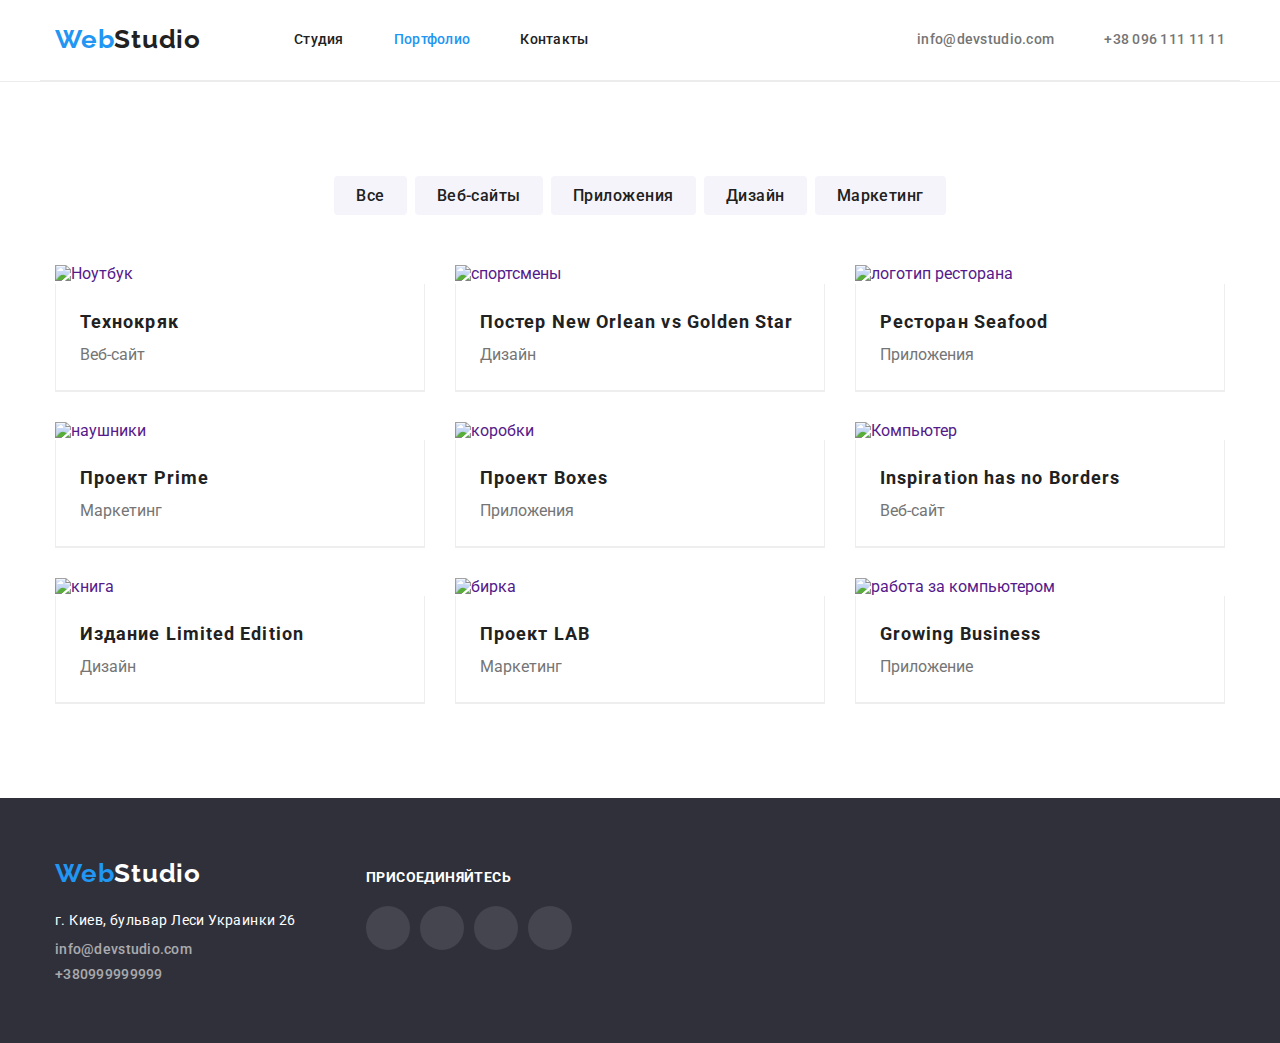
==== portfolio.html @ 6dfb6df6 "phone fixed" ====
<!DOCTYPE html>
<html lang="ru">
  <head>
    <meta charset="UTF-8" />
    <meta http-equiv="X-UA-Compatible" content="IE=edge" />
    <meta name="viewport" content="width=device-width, initial-scale=1.0" />
    <link rel="preconnect" href="https://fonts.googleapis.com" />
    <link rel="preconnect" href="https://fonts.gstatic.com" crossorigin />
    <link
      href="https://fonts.googleapis.com/css2?family=Raleway:wght@700&family=Roboto:wght@400;500;700;900&display=swap"
      rel="stylesheet"
    />
     <link
      rel="stylesheet"
      href="https://cdnjs.cloudflare.com/ajax/libs/modern-normalize/1.0.0/modern-normalize.min.css"
    />
    <link rel="stylesheet" href="./css/styles.css" />
    <title class="title-logo">Web Studio</title>
  </head>
  <body class="page">
    <!-- Шапка -->
    <header class="header">
      <div class="container header">
        <a class="logo" href="./index.html" class="href" lang="en"
          >Web<span class="logo-black">Studio</span></a
        >
        <nav class="nav">
          <ul class="site-nav list">
            <li class="item">
              <a class="link" href="./index.html">Студия</a>
            </li>
            <li class="item">
              <a class="link current" href="./portfolio.html">Портфолио</a>
            </li>
            <li class="item">
              <a class="link contacts" href="./contacts.html">Контакты</a>
            </li>
          </ul>
        </nav>
        <ul class="list hdr-contacts">
          <li class="space">
            <a class="mail" href="mailto:info@devstudio.com" lang="en"
              ><svg class="svg-mail" width="16" height="12">
              <use href="./images/icons.svg#mail"></use>
            </svg>
            info@devstudio.com</a>
          </li>
          <li class="space">
            <a class="tel" href="tel:+38 096 111 11 11">
              <svg class="svg-tel" width="10" height="16">
              <use href="./images/icons.svg#tel"></use>
            </svg>+38 096 111 11 11</a>
          </li>
        </ul>
      </div>
    </header>

    <!-- Мэйн -->
    <main>
    <section class="section">
      <div class="container portfolio">
        <h1 class="visually-hidden">web-studio portfolio</h1>

        <ul class="btnlist list">
          <li class="btnitem">
            <button class="button-portfolio" type="button">Все</button>
          </li>
          <li class="btnitem">
            <button class="button-portfolio" type="button">Веб-сайты</button>
          </li>
          <li class="btnitem">
            <button class="button-portfolio" type="button">Приложения</button>
          </li>
          <li class="btnitem">
            <button class="button-portfolio" type="button">Дизайн</button>
          </li>
          <li class="btnitem">
            <button class="button-portfolio" type="button">Маркетинг</button>
          </li>
        </ul>

        <ul class="works-list list">
          <li class="works-item">
            <a class="works-link" href="">
            <img src="./images/img.jpg" width="370" alt="Ноутбук" />
            <div class="works-caption">
            <h2 class="gallery-captions">Технокряк</h2>
            <p class="gallery-descr">Веб-сайт</p>
            </div>
            </a>
          </li>
          <li class="works-item">
            <a class="works-link" href="">
            <img src="./images/img-2.jpg" width="370" alt="спортсмены" />
            <div class="works-caption">
            <h2 class="gallery-captions">Постер New Orlean vs Golden Star</h2>
            <p class="gallery-descr">Дизайн</p>
            </div>
            </a>
          </li>
          <li class="works-item">
            <a class="works-link" href="">
            <img src="./images/img-3.jpg" width="370" alt="логотип ресторана" />
            <div class="works-caption">
            <h2 class="gallery-captions">Ресторан Seafood</h2>
            <p class="gallery-descr">Приложения</p>
            </div>
            </a>
          </li>
          <li class="works-item">
            <a class="works-link" href="">
            <img src="./images/img-4.jpg" width="370" alt="наушники" />
            <div class="works-caption">
            <h2 class="gallery-captions">Проект Prime</h2>
            <p class="gallery-descr">Маркетинг</p>
            </div>
            </a>
          </li>
          <li class="works-item">
            <a class="works-link" href="">
            <img src="./images/img-5.jpg" width="370" alt="коробки" />
            <div class="works-caption">
            <h2 class="gallery-captions">Проект Boxes</h2>
            <p class="gallery-descr">Приложения</p>
            </div>
            </a>
          </li>
          <li class="works-item">
            <a class="works-link" href="">
            <img src="./images/img-6.jpg" width="370" alt="Компьютер" />
            <div class="works-caption">
            <h2 class="gallery-captions">Inspiration has no Borders</h2>
            <p class="gallery-descr">Веб-сайт</p>
            </div>
            </a>
          </li>
          <li class="works-item">
            <a class="works-link" href="">
            <img src="./images/img-7.jpg" width="370" alt="книга" />
            <div class="works-caption">
            <h2 class="gallery-captions">Издание Limited Edition</h2>
            <p class="gallery-descr">Дизайн</p>
            </div>
            </a>
          </li>
          <li class="works-item">
            <a class="works-link" href="">
            <img src="./images/img-8.jpg" width="370" alt="бирка" />
            <div class="works-caption">
            <h2 class="gallery-captions">Проект LAB</h2>
            <p class="gallery-descr">Маркетинг</p>
            </div>
            </a>
          </li>
          <li class="works-item">
            <a class="works-link" href="">
            <img
              src="./images/img-9.jpg"
              width="370"
              alt="работа за компьютером"
            />
  
            <div class="works-caption">
            <h2 class="gallery-captions">Growing Business</h2>
            <p class="gallery-descr">Приложение
              </div>
            </p>
          </a></li>
        </ul>
      </div>
    </section>
    </main>

    <!-- Подвал -->
   <footer class="footer">
      <div class="container ftr">
        <div class="ftr-box">
          <a href="./index.html" class="logo ftr" lang="en"
            >Web<span class="logo-white">Studio</span></a
          >
          <address class="address">
            <p class="place">г. Киев, бульвар Леси Украинки 26</p>
            <a class="mail down" href="mailto:info@devstudio.com"
              >info@devstudio.com</a
            >
            <a class="tel down" href="tel:+380999999999">+380999999999</a>
          </address>
        </div>
        <div class="pack">
          <p class="ftr-txt">присоединяйтесь</p>
          <ul class="ftr-box-two">
            <li class="ftr-icon-item">
              <a class="ftr-icons" href="">
                <svg
                  class="ftr-icon"
                  width="20"
                  height="20"
                  aria-label="social icon"
                >
                  <use href="./images/icons.svg#igblack"></use>
                </svg>
              </a>
            </li>
            <li class="ftr-icon-item">
              <a class="ftr-icons" href="">
                <svg
                  class="ftr-icon"
                  width="20"
                  height="20"
                  aria-label="social icon"
                >
                  <use href="./images/icons.svg#twitterblack"></use>
                </svg>
              </a>
            </li>
            <li class="ftr-icon-item">
              <a class="ftr-icons" href="">
                <svg
                  class="ftr-icon"
                  width="20"
                  height="20"
                  aria-label="social icon"
                >
                  <use href="./images/icons.svg#facebookblack"></use>
                </svg>
              </a>
            </li>
            <li class="ftr-icon-item">
              <a class="ftr-icons" href="">
                <svg
                  class="ftr-icon"
                  width="20"
                  height="20"
                  aria-label="social icon"
                >
                  <use href="./images/icons.svg#linkedinblack"></use>
                </svg>
              </a>
            </li>
          </ul>
        </div>
      </div>
    </footer>
  </body>
</html>
---- css/styles.css ----
/* 
header-color = #FFFFFF
bg-color-section-one = #E5E5E5
bg-color-section-two = #F5F4FA
hero-ftr-color = #2F303A
accent-color = #2196F3
title-color = #212121
text-color = #757575
*/
:root {
  --header-color: #ffffff;
  --bg-color-section-two: #f5f4fa;
  --hero-ftr-color: #2f303a;
  --accent-color: #2196f3;
  --title-color: #212121;
  --text-color: #757575;
  --black: #000000;
}
body {
  margin: 0px;
  color: #757575;
  background-color: var(--header-color);
  font-style: normal;
  text-decoration: none;
  font-family: Roboto, sans-serif;
  font-weight: 400;
}
h1,
h2,
h3,
h4,
h5,
h6,
ul,
p {
  margin: 0px;
}
li {
  margin: 0;
  list-style: none;
}
img {
  display: block;
}

.page {
  background-color: var(--bg-color-section-one);
}

.list {
  margin: 0px;
  list-style: none;
}

.visually-hidden {
  position: absolute;
  width: 1px;
  height: 1px;
  margin: -1px;
  border: 0;
  padding: 0;

  white-space: nowrap;
  clip-path: inset(100%);
  clip: rect(0 0 0 0);
  overflow: hidden;
}

.container {
  width: 1200px;
  margin-left: auto;
  margin-right: auto;
  padding-left: 15px;
  padding-right: 15px;
}

.container.header {
  display: flex;
  align-items: center;
  background-color: #ffffff;
}

.container.ftr {
  display: flex;
  align-items: baseline;
}

/* header */
.header {
  background-color: #ffffff;
  border-bottom: 1px solid #ececec;
}

.logo {
  display: inline-block;
  margin-right: 93px;
  font-family: Raleway, sans-serif;
  font-weight: 700;
  font-size: 26px;
  line-height: 1.2;
  letter-spacing: 0.03em;
  color: var(--accent-color);
  text-decoration: none;
}
.logo-black {
  color: var(--title-color);
}
/* site nav */

.site-nav {
  display: flex;
  padding-left: 0px;
}
.site-nav > .item {
  margin-right: 50px;
}

.site-nav > .item:last-child {
  margin-right: 0px;
}

.site-nav .link {
  padding-bottom: 32px;
  padding-top: 32px;
  text-decoration: none;
  font-weight: 500;
  font-size: 14px;
  line-height: 1.14;
  letter-spacing: 0.02em;
  color: var(--title-color);
  transition-property: color;
  transition-duration: 250ms;
  transition-timing-function: cubic-bezier(0.4, 0, 0.2, 1);
}
.site-nav .link:hover,
.site-nav .link:focus {
  color: var(--accent-color);
}

.hdr-contacts {
  display: flex;
  padding-left: 0px;
  margin-left: auto;
  align-items: center;
}

.link.contacts {
  margin-right: 0;
}

.link.current {
  color: var(--accent-color);
}

.mail,
.tel {
  display: flex;
  align-items: center;
  padding-top: 32px;
  padding-bottom: 32px;
  margin-right: 30px;
  color: var(--text-color);
  font-weight: 500;
  font-style: normal;
  text-decoration: none;
  font-size: 14px;
  line-height: 1.14;
  letter-spacing: 0.02em;

  transition-property: color;
  transition-duration: 250ms;
  transition-timing-function: cubic-bezier(0.4, 0, 0.2, 1);
}

.tel {
  margin-right: 0;
}

.mail:hover,
.tel:hover,
.mail:focus,
.tel:focus {
  color: var(--accent-color);
}

.svg-mail,
.svg-tel {
  margin-right: 10px;
  fill: var(--text-color);

  transition-property: fill;
  transition-duration: 250ms;
  transition-timing-function: cubic-bezier(0.4, 0, 0.2, 1);
}

.mail:hover .svg-mail,
.tel:hover .svg-tel,
.mail:focus .svg-mail,
.tel:focus .svg-tel {
  fill: var(--accent-color);
}

/* hero */
.hero {
  padding: 200px 0;
  text-align: center;
  background-color: var(--hero-ftr-color);
  background-repeat: no-repeat;
  background-position: 50% 50%;
  max-width: 1600px;
  margin-left: auto;
  margin-right: auto;
  background-image: linear-gradient(
      to right,
      rgba(47, 48, 58, 0.4),
      rgba(47, 48, 58, 0.4)
    ),
    url(../images/bg.jpg);
}
.hero-title {
  width: 696px;
  margin-left: auto;
  margin-right: auto;
  margin-bottom: 30px;

  color: var(--header-color);
  font-family: Roboto, sans-serif;
  font-weight: 900;
  text-align: center;
  font-size: 44px;
  line-height: 1.36;
  letter-spacing: 0.06em;
  text-transform: uppercase;
}

.button {
  padding: 10px 32px 10px 32px;
  border: 0px;
  margin-left: auto;
  margin-right: auto;
  cursor: pointer;
  background-color: var(--accent-color);
  color: var(--header-color);
  font-size: 16px;
  line-height: 1.87;
  display: flex;
  align-items: center;
  text-align: center;
  letter-spacing: 0.06em;
  box-shadow: 0px 4px 4px rgba(0, 0, 0, 0.15);
  border-radius: 4px;
}

/* section */

.section {
  padding-top: 94px;
  padding-bottom: 94px;
}

.feature {
  padding-bottom: 0;
}
.feature-list {
  display: flex;
  padding-left: 0px;
}

.feature-items {
  margin-right: 30px;
  width: 270px;
}

.feature-items:last-child {
  margin-right: 0px;
}

.feature-title {
  margin-bottom: 10px;
  text-decoration: none;
  color: var(--title-color);
  font-weight: 700;
  font-size: 14px;
  line-height: 1.14;
  letter-spacing: 0.03em;
  text-transform: uppercase;
}

.box {
  display: flex;
  justify-content: center;
  align-items: center;
  width: 270px;
  height: 120px;
  border-radius: 4px;
  margin-right: 30px;
  margin-bottom: 30px;
  background-color: #f5f4fa;
}
.box:last-child {
  margin-right: 0;
}

.item {
  display: flex;
  margin-left: auto;
  margin-right: auto;
  padding-left: 0px;
}

.items {
  margin-right: 30px;
}
.items:last-child {
  margin-right: 0px;
}

.section-title {
  margin-bottom: 50px;
  color: var(--title-color);
  font-weight: 700;
  font-size: 36px;
  line-height: 1.17;
  text-align: center;
  letter-spacing: 0.03em;
}

.secondary-text {
  font-size: 14px;
  line-height: 1.71;
  letter-spacing: 0.03em;
  color: var(--text-color);
}

.secondary-text.change-font {
  font-size: 16px;
}

.section.team {
  background-color: #f5f4fa;
  padding-top: 94px;
  padding-bottom: 94px;
}

.team-txt {
  padding-top: 30px;
  padding-bottom: 30px;
  background-color: #ffffff;
}

.section-title.team {
  margin-bottom: 10px;
  font-weight: 500;
  font-size: 16px;
  line-height: 1.19;
  text-align: center;
  letter-spacing: 0.03em;
  color: #212121;
}

.teamlist {
  display: flex;
  justify-content: center;
  margin-right: auto;
  margin-left: auto;
  padding-left: 0px;
}

.correction {
  margin-right: 30px;
}

.secondary-text.change-font {
  text-align: center;
  background-color: #ffffff;
  margin-bottom: 16px;
}

.social-links {
  display: flex;
  justify-content: center;
  padding-left: 0;
}

.social-links > a {
  margin-right: 10px;
  background-color: #fff;
}
.social-links > a:last-child {
  margin-right: 0;
}

.linkbox {
  margin-right: 10px;
}
.linkbox:last-child {
  margin-right: 0;
}

.one {
  box-shadow: 0px 1px 3px rgba(0, 0, 0, 0.12), 0px 1px 1px rgba(0, 0, 0, 0.14),
    0px 2px 1px rgba(0, 0, 0, 0.2);
  border-radius: 0px 0px 6px 6px;
}
/* OUR CLIENTS */

.client-links {
  display: flex;
  justify-content: center;
  padding-left: 0;
}

.client {
  display: flex;
  justify-content: center;
  align-items: center;
  width: 170px;
  height: 92px;
  border: 1px solid #afb1b8;
  border-radius: 4px;
  margin-right: 30px;

  transition-property: border;
  transition-duration: 250ms;
  transition-timing-function: cubic-bezier(0.4, 0, 0.2, 1);
}
.client:last-child {
  margin-right: 0;
}
.client > a {
  display: inline-block;
}

.client:hover,
.client:focus {
  border: 1px solid var(--accent-color);
}

.client:hover .svg-client,
.client:focus .svg-client {
  fill: var(--accent-color);
}

.client-item {
  margin-right: 30px;
}
.client-item:last-child {
  margin-right: 0;
}

/* footer */
.footer {
  padding-bottom: 60px;
  padding-top: 60px;
  color: #ffffff;
  background-color: var(--hero-ftr-color);
}

.logo-white {
  color: #ffffff;
}

.logo.ftr {
  margin-bottom: 20px;
}

.place {
  margin-bottom: 9px;
  font-size: 14px;
  font-style: normal;
  line-height: 1.71;
  letter-spacing: 0.03em;
  color: #ffffff;
}

.mail.down,
.tel.down {
  padding-top: 0px;
  padding-bottom: 0px;
  margin-bottom: 9px;
  color: rgba(255, 255, 255, 0.6);
}
.tel.down {
  margin-bottom: 0;
}

.ftr-box {
  display: flex;
  flex-direction: column;
  margin-right: 70px;
}

.ftr-txt {
  margin-bottom: 20px;
  font-weight: 700;
  font-size: 14px;
  line-height: 1.14;
  letter-spacing: 0.03em;
  text-transform: uppercase;
  color: #ffffff;
}

.ftr-icons {
  display: flex;
  align-items: center;
  justify-content: center;
  width: 44px;
  height: 44px;
  border-radius: 50%;
  background-color: rgba(255, 255, 255, 0.1);

  transition-property: background-color;
  transition-duration: 250ms;
  transition-timing-function: cubic-bezier(0.4, 0, 0.2, 1);
}

.svg-link {
  display: flex;
  align-items: center;
  justify-content: center;
  width: 44px;
  height: 44px;
  border-radius: 50%;
  background-color: var(--header-color);

  transition-property: background-color;
  transition-duration: 250ms;
  transition-timing-function: cubic-bezier(0.4, 0, 0.2, 1);
}

.svg-social,
.svg-client {
  fill: #afb1b8;
  transition-property: fill;
  transition-duration: 250ms;
  transition-timing-function: cubic-bezier(0.4, 0, 0.2, 1);
}

.svg-link:hover,
.svg-link:focus,
.ftr-icons:hover,
.ftr-icons:focus {
  background-color: var(--accent-color);
}

.ftr-icon {
  fill: var(--header-color);
  transition-property: fill;
  transition-duration: 250ms;
  transition-timing-function: cubic-bezier(0.4, 0, 0.2, 1);
}

.ftr-icons:hover .ftr-icon,
.ftr-icons:focus .ftr-icon,
.svg-link:hover .svg-social,
.svg-link:focus .svg-social {
  fill: var(--header-color);
}

.address {
  display: inline-flex;
  flex-direction: column;
}

.ftr-box-two {
  display: flex;
  padding-left: 0;
}
.ftr-icon-item {
  margin-right: 10px;
}
.ftr-icon-item:last-child {
  margin-right: 0;
}

.pack {
  display: flex;
  flex-direction: column;
}
/*  PORTfolio */

.button-portfolio {
  border: 0px;
  cursor: pointer;
  padding: 6px 22px;
  border-radius: 4px;
  font-weight: 500;
  font-size: 16px;
  line-height: 1.71;
  text-align: center;
  letter-spacing: 0.03em;
  color: var(--title-color);
  background-color: #f5f4fa;

  transition-property: background-color, color, box-shadow;
  transition-duration: 250ms;
  transition-timing-function: cubic-bezier(0.4, 0, 0.2, 1);
}

.button-portfolio:hover,
.button-portfolio:focus {
  background-color: var(--accent-color);
  color: #ffffff;
  box-shadow: 0px 3px 1px rgba(0, 0, 0, 0.1), 0px 1px 2px rgba(0, 0, 0, 0.08),
    0px 2px 2px rgba(0, 0, 0, 0.12);
}

.gallery-captions {
  font-weight: bold;
  font-size: 18px;
  line-height: 2;
  letter-spacing: 0.06em;
  color: var(--title-color);
}
.gallery-descr {
  font-size: 16px;
  line-height: 1.87;
  color: var(--text-color);
}
.btnlist {
  display: flex;
  justify-content: center;
  margin-bottom: 50px;
  margin-right: auto;
  margin-left: auto;
  padding-left: 0px;
}
.btnlist > .btnitem {
  margin-right: 8px;
}
.btnlist > .btnitem:last-child {
  margin-right: 0px;
}

.works-list {
  display: flex;
  flex-wrap: wrap;
  margin-left: auto;
  margin-right: auto;
  padding-left: 0px;
}

.works-item {
  margin-right: 30px;
  margin-bottom: 30px;
  border-bottom: 1px solid #eeeeee;
}

.works-item:nth-child(3n + 3) {
  margin-right: 0px;
}
.works-item:nth-child(n + 7) {
  margin-bottom: 0px;
}
.works-item > a {
  display: block;
  cursor: pointer;
}

.works-link {
  text-decoration: none;

  transition-property: box-shadow;
  transition-duration: 250ms;
  transition-timing-function: cubic-bezier(0.4, 0, 0.2, 1);
}
.works-link:hover,
.works-link:focus {
  box-shadow: 0px 1px 1px rgba(0, 0, 0, 0.12), 0px 4px 4px rgba(0, 0, 0, 0.06),
    1px 4px 6px rgba(0, 0, 0, 0.16);
}

.works-caption {
  padding: 20px 24px;
  border-bottom: 1px solid #eeeeee;
  border-left: 1px solid #eeeeee;
  border-right: 1px solid #eeeeee;
}
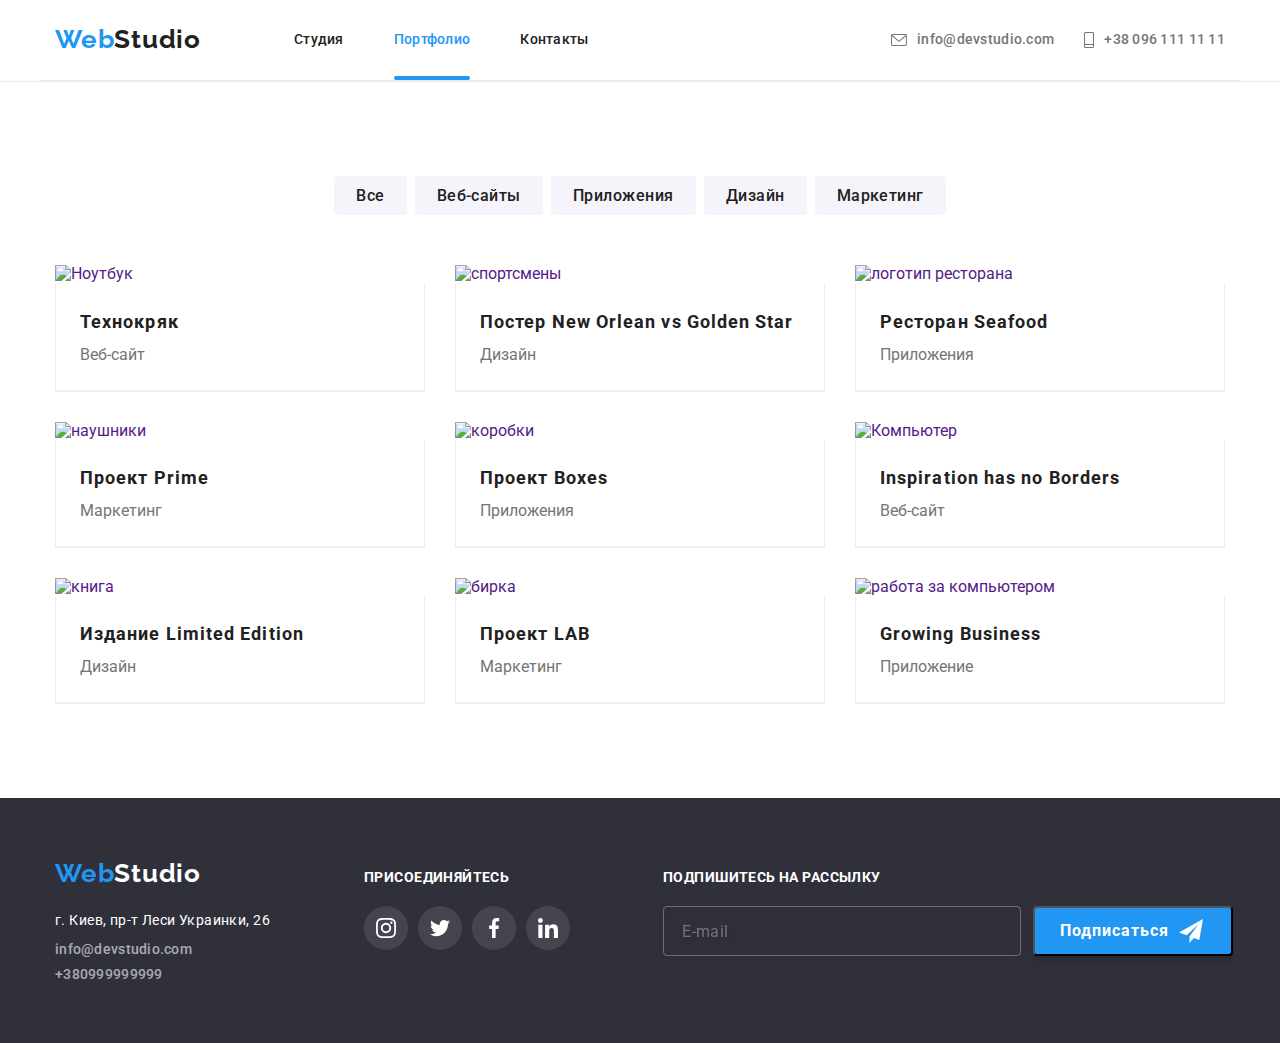
==== commit b9c8f2a3: "." ====
--- a/portfolio.html
+++ b/portfolio.html
@@ -26,13 +26,13 @@
         >
         <nav class="nav">
           <ul class="site-nav list">
-            <li class="item">
+            <li class="item detail">
               <a class="link" href="./index.html">Студия</a>
             </li>
-            <li class="item">
+            <li class="item detail">
               <a class="link current" href="./portfolio.html">Портфолио</a>
             </li>
-            <li class="item">
+            <li class="item detail">
               <a class="link contacts" href="./contacts.html">Контакты</a>
             </li>
           </ul>
@@ -82,7 +82,10 @@
         <ul class="works-list list">
           <li class="works-item">
             <a class="works-link" href="">
+            <div class="hover-box">
             <img src="./images/img.jpg" width="370" alt="Ноутбук" />
+              <p class="hover-text">Технокряк это современная площадка распространения коронавируса. Компании используют эту платформу для цифрового шпионажа и атак на защищённые сервера конкурентов.</p>
+            </div>
             <div class="works-caption">
             <h2 class="gallery-captions">Технокряк</h2>
             <p class="gallery-descr">Веб-сайт</p>
@@ -172,72 +175,72 @@
     </main>
 
     <!-- Подвал -->
-   <footer class="footer">
+    <footer class="footer">
       <div class="container ftr">
-        <div class="ftr-box">
+        <div class="ftr-box-left">
           <a href="./index.html" class="logo ftr" lang="en"
             >Web<span class="logo-white">Studio</span></a
           >
           <address class="address">
-            <p class="place">г. Киев, бульвар Леси Украинки 26</p>
-            <a class="mail down" href="mailto:info@devstudio.com"
-              >info@devstudio.com</a
-            >
+            <p class="place">г. Киев, пр-т Леси Украинки, 26</p>
+            <a class="mail down" href="mailto:info@devstudio.com">info@devstudio.com</a>
             <a class="tel down" href="tel:+380999999999">+380999999999</a>
           </address>
         </div>
-        <div class="pack">
+        <div class="ftr-box-right">
           <p class="ftr-txt">присоединяйтесь</p>
-          <ul class="ftr-box-two">
-            <li class="ftr-icon-item">
+          <ul class="ftr-list">
+            <li class="ftr-list-item">
               <a class="ftr-icons" href="">
                 <svg
                   class="ftr-icon"
                   width="20"
                   height="20"
-                  aria-label="social icon"
+                  aria-label="social
+                  icon"
                 >
                   <use href="./images/icons.svg#igblack"></use>
                 </svg>
               </a>
             </li>
-            <li class="ftr-icon-item">
-              <a class="ftr-icons" href="">
-                <svg
-                  class="ftr-icon"
-                  width="20"
-                  height="20"
-                  aria-label="social icon"
-                >
+            <li class="ftr-list-item">
+              <a class="ftr-icons" href="">
+                <svg class="ftr-icon" width="20" height="20" aria-label="social icon">
                   <use href="./images/icons.svg#twitterblack"></use>
                 </svg>
               </a>
             </li>
-            <li class="ftr-icon-item">
-              <a class="ftr-icons" href="">
-                <svg
-                  class="ftr-icon"
-                  width="20"
-                  height="20"
-                  aria-label="social icon"
-                >
+            <li class="ftr-list-item">
+              <a class="ftr-icons" href="">
+                <svg class="ftr-icon" width="20" height="20" aria-label="social icon">
                   <use href="./images/icons.svg#facebookblack"></use>
                 </svg>
               </a>
             </li>
-            <li class="ftr-icon-item">
-              <a class="ftr-icons" href="">
-                <svg
-                  class="ftr-icon"
-                  width="20"
-                  height="20"
-                  aria-label="social icon"
-                >
+            <li class="ftr-list-item">
+              <a class="ftr-icons" href="">
+                <svg class="ftr-icon" width="20" height="20" aria-label="social icon">
                   <use href="./images/icons.svg#linkedinblack"></use>
                 </svg>
               </a>
             </li>
           </ul>
+        </div>
+        <div class="ftr-box-three">
+          <p class="ftr-txt">Подпишитесь на рассылку</p>
+          <div class="ftr-form">
+            <form>
+              <label class="ftr-label">
+                <input class="ftr-type" type="email" name="email" placeholder="E-mail" />
+              </label>
+            </form>
+            <button class="ftr-btn">
+              <svg class="send-icon" width="24" height="24" aria-label="send icon">
+                <use href="./images/icons.svg#iconsend"></use>
+              </svg>
+              Подписаться
+            </button>
+          </div>
         </div>
       </div>
     </footer>
--- a/css/styles.css
+++ b/css/styles.css
@@ -1,11 +1,15 @@
 /* 
-header-color = #FFFFFF
-bg-color-section-one = #E5E5E5
-bg-color-section-two = #F5F4FA
-hero-ftr-color = #2F303A
-accent-color = #2196F3
-title-color = #212121
-text-color = #757575
+--header-color: #ffffff;
+  --bg-color-section-two: #f5f4fa;
+  --hero-ftr-color: #2f303a;
+  --accent-color: #2196f3;
+  --title-color: #212121;
+  --text-color: #757575;
+  --black: #000000;
+  --svg-grey: #afb1b8;
+  --hover-accent-cl: rgba(33, 150, 243, 0.9);
+  --time-function: cubic-bezier(0.4, 0, 0.2, 1);
+  --backdrop-cl: rgba(0, 0, 0, 0.2);
 */
 :root {
   --header-color: #ffffff;
@@ -15,10 +19,16 @@
   --title-color: #212121;
   --text-color: #757575;
   --black: #000000;
-}
+  --svg-grey: #afb1b8;
+  --hover-accent-cl: rgba(33, 150, 243, 0.9);
+  --time-function: cubic-bezier(0.4, 0, 0.2, 1);
+  --backdrop-cl: rgba(0, 0, 0, 0.2);
+}
+
+/* styles normalize */
 body {
   margin: 0px;
-  color: #757575;
+  color: var(--text-color);
   background-color: var(--header-color);
   font-style: normal;
   text-decoration: none;
@@ -42,16 +52,13 @@
 img {
   display: block;
 }
-
 .page {
   background-color: var(--bg-color-section-one);
 }
-
 .list {
   margin: 0px;
   list-style: none;
 }
-
 .visually-hidden {
   position: absolute;
   width: 1px;
@@ -66,6 +73,7 @@
   overflow: hidden;
 }
 
+/* containers */
 .container {
   width: 1200px;
   margin-left: auto;
@@ -73,24 +81,21 @@
   padding-left: 15px;
   padding-right: 15px;
 }
-
 .container.header {
   display: flex;
   align-items: center;
-  background-color: #ffffff;
-}
-
+  background-color: var(--header-color);
+}
 .container.ftr {
   display: flex;
   align-items: baseline;
 }
 
-/* header */
+/* Header Left Side(Logo) */
 .header {
-  background-color: #ffffff;
+  background-color: var(--header-color);
   border-bottom: 1px solid #ececec;
 }
-
 .logo {
   display: inline-block;
   margin-right: 93px;
@@ -105,8 +110,8 @@
 .logo-black {
   color: var(--title-color);
 }
-/* site nav */
-
+
+/* site NavigatiOn */
 .site-nav {
   display: flex;
   padding-left: 0px;
@@ -114,11 +119,9 @@
 .site-nav > .item {
   margin-right: 50px;
 }
-
 .site-nav > .item:last-child {
   margin-right: 0px;
 }
-
 .site-nav .link {
   padding-bottom: 32px;
   padding-top: 32px;
@@ -130,28 +133,39 @@
   color: var(--title-color);
   transition-property: color;
   transition-duration: 250ms;
-  transition-timing-function: cubic-bezier(0.4, 0, 0.2, 1);
+  transition-timing-function: var(--time-function);
 }
 .site-nav .link:hover,
 .site-nav .link:focus {
   color: var(--accent-color);
 }
-
-.hdr-contacts {
-  display: flex;
-  padding-left: 0px;
-  margin-left: auto;
-  align-items: center;
-}
-
+.detail {
+  position: relative;
+}
 .link.contacts {
   margin-right: 0;
 }
-
 .link.current {
   color: var(--accent-color);
 }
-
+.current::after {
+  content: '';
+  position: absolute;
+  bottom: 0;
+  display: block;
+  width: 100%;
+  height: 4px;
+  border-radius: 2px;
+  background-color: var(--accent-color);
+}
+
+/* header right side(contacts) */
+.hdr-contacts {
+  display: flex;
+  padding-left: 0px;
+  margin-left: auto;
+  align-items: center;
+}
 .mail,
 .tel {
   display: flex;
@@ -169,20 +183,17 @@
 
   transition-property: color;
   transition-duration: 250ms;
-  transition-timing-function: cubic-bezier(0.4, 0, 0.2, 1);
-}
-
+  transition-timing-function: var(--time-function);
+}
 .tel {
   margin-right: 0;
 }
-
 .mail:hover,
 .tel:hover,
 .mail:focus,
 .tel:focus {
   color: var(--accent-color);
 }
-
 .svg-mail,
 .svg-tel {
   margin-right: 10px;
@@ -190,9 +201,8 @@
 
   transition-property: fill;
   transition-duration: 250ms;
-  transition-timing-function: cubic-bezier(0.4, 0, 0.2, 1);
-}
-
+  transition-timing-function: var(--time-function);
+}
 .mail:hover .svg-mail,
 .tel:hover .svg-tel,
 .mail:focus .svg-mail,
@@ -200,7 +210,7 @@
   fill: var(--accent-color);
 }
 
-/* hero */
+/* Hero section */
 .hero {
   padding: 200px 0;
   text-align: center;
@@ -210,11 +220,7 @@
   max-width: 1600px;
   margin-left: auto;
   margin-right: auto;
-  background-image: linear-gradient(
-      to right,
-      rgba(47, 48, 58, 0.4),
-      rgba(47, 48, 58, 0.4)
-    ),
+  background-image: linear-gradient(to right, rgba(47, 48, 58, 0.4), rgba(47, 48, 58, 0.4)),
     url(../images/bg.jpg);
 }
 .hero-title {
@@ -232,7 +238,6 @@
   letter-spacing: 0.06em;
   text-transform: uppercase;
 }
-
 .button {
   padding: 10px 32px 10px 32px;
   border: 0px;
@@ -250,14 +255,53 @@
   box-shadow: 0px 4px 4px rgba(0, 0, 0, 0.15);
   border-radius: 4px;
 }
-
-/* section */
-
+.backdrop {
+  width: 100vw;
+  height: 100vh;
+  top: 0;
+  position: fixed;
+  background-color: rgba(0, 0, 0, 0.2);
+  opacity: 1;
+  transition: visibility 250ms var(--time-function), opacity 250ms var(--time-function);
+}
+.backdrop.is-hidden {
+  visibility: hidden;
+  opacity: 0;
+  pointer-events: none;
+}
+.modal {
+  min-width: 528px;
+  min-height: 581px;
+  position: absolute;
+  top: 50%;
+  left: 50%;
+  transform: translate(-50%, -50%);
+  box-shadow: 0px 1px 3px rgba(0, 0, 0, 0.12), 0px 1px 1px rgba(0, 0, 0, 0.14),
+    0px 2px 1px rgba(0, 0, 0, 0.2);
+  border-radius: 4px;
+  background-color: var(--header-color);
+}
+.body-btn {
+  position: absolute;
+  top: 8px;
+  right: 8px;
+  width: 32px;
+  height: 32px;
+
+  display: flex;
+  align-items: center;
+  justify-content: center;
+  border-radius: 50%;
+  border: 1px solid rgba(0, 0, 0, 0.1);
+  padding: 0px;
+  background-color: transparent;
+}
+
+/* our FeAtures */
 .section {
   padding-top: 94px;
   padding-bottom: 94px;
 }
-
 .feature {
   padding-bottom: 0;
 }
@@ -265,16 +309,13 @@
   display: flex;
   padding-left: 0px;
 }
-
 .feature-items {
   margin-right: 30px;
   width: 270px;
 }
-
 .feature-items:last-child {
   margin-right: 0px;
 }
-
 .feature-title {
   margin-bottom: 10px;
   text-decoration: none;
@@ -285,8 +326,7 @@
   letter-spacing: 0.03em;
   text-transform: uppercase;
 }
-
-.box {
+.feature-box {
   display: flex;
   justify-content: center;
   align-items: center;
@@ -297,24 +337,40 @@
   margin-bottom: 30px;
   background-color: #f5f4fa;
 }
-.box:last-child {
+.feature-box:last-child {
   margin-right: 0;
 }
 
+/* WHAT WE WORKINón  */
 .item {
   display: flex;
   margin-left: auto;
   margin-right: auto;
   padding-left: 0px;
 }
-
 .items {
+  position: relative;
   margin-right: 30px;
 }
 .items:last-child {
   margin-right: 0px;
 }
-
+.transition-text {
+  position: absolute;
+  bottom: 0%;
+  padding: 27px 0px;
+  width: 100%;
+  display: flex;
+  justify-content: center;
+  font-weight: 700;
+  font-size: 14px;
+  line-height: 1.14;
+  text-align: center;
+  letter-spacing: 0.03em;
+  text-transform: uppercase;
+  color: var(--header-color);
+  background-color: rgba(47, 48, 58, 0.8);
+}
 .section-title {
   margin-bottom: 50px;
   color: var(--title-color);
@@ -324,30 +380,27 @@
   text-align: center;
   letter-spacing: 0.03em;
 }
-
 .secondary-text {
   font-size: 14px;
   line-height: 1.71;
   letter-spacing: 0.03em;
   color: var(--text-color);
 }
-
 .secondary-text.change-font {
   font-size: 16px;
 }
 
+/* SECTION TEAM */
 .section.team {
   background-color: #f5f4fa;
   padding-top: 94px;
   padding-bottom: 94px;
 }
-
 .team-txt {
   padding-top: 30px;
   padding-bottom: 30px;
   background-color: #ffffff;
 }
-
 .section-title.team {
   margin-bottom: 10px;
   font-weight: 500;
@@ -357,7 +410,6 @@
   letter-spacing: 0.03em;
   color: #212121;
 }
-
 .teamlist {
   display: flex;
   justify-content: center;
@@ -365,23 +417,19 @@
   margin-left: auto;
   padding-left: 0px;
 }
-
 .correction {
   margin-right: 30px;
 }
-
 .secondary-text.change-font {
   text-align: center;
   background-color: #ffffff;
   margin-bottom: 16px;
 }
-
 .social-links {
   display: flex;
   justify-content: center;
   padding-left: 0;
 }
-
 .social-links > a {
   margin-right: 10px;
   background-color: #fff;
@@ -389,40 +437,37 @@
 .social-links > a:last-child {
   margin-right: 0;
 }
-
 .linkbox {
   margin-right: 10px;
 }
 .linkbox:last-child {
   margin-right: 0;
 }
-
-.one {
+.shadow {
   box-shadow: 0px 1px 3px rgba(0, 0, 0, 0.12), 0px 1px 1px rgba(0, 0, 0, 0.14),
     0px 2px 1px rgba(0, 0, 0, 0.2);
   border-radius: 0px 0px 6px 6px;
 }
+
 /* OUR CLIENTS */
-
 .client-links {
   display: flex;
   justify-content: center;
   padding-left: 0;
 }
-
 .client {
   display: flex;
   justify-content: center;
   align-items: center;
   width: 170px;
   height: 92px;
-  border: 1px solid #afb1b8;
+  border: 1px solid var(--svg-grey);
   border-radius: 4px;
   margin-right: 30px;
 
   transition-property: border;
   transition-duration: 250ms;
-  transition-timing-function: cubic-bezier(0.4, 0, 0.2, 1);
+  transition-timing-function: var(--time-function);
 }
 .client:last-child {
   margin-right: 0;
@@ -430,25 +475,50 @@
 .client > a {
   display: inline-block;
 }
-
 .client:hover,
 .client:focus {
   border: 1px solid var(--accent-color);
 }
-
+.client-item {
+  margin-right: 30px;
+}
+.client-item:last-child {
+  margin-right: 0;
+}
+.svg-link {
+  display: flex;
+  align-items: center;
+  justify-content: center;
+  width: 44px;
+  height: 44px;
+  border-radius: 50%;
+  background-color: var(--header-color);
+
+  transition-property: background-color;
+  transition-duration: 250ms;
+  transition-timing-function: var(--time-function);
+}
+.svg-social,
+.svg-client {
+  fill: var(--svg-grey);
+  transition-property: fill;
+  transition-duration: 250ms;
+  transition-timing-function: var(--time-function);
+}
+.svg-link:hover,
+.svg-link:focus {
+  background-color: var(--accent-color);
+}
 .client:hover .svg-client,
 .client:focus .svg-client {
   fill: var(--accent-color);
 }
-
-.client-item {
-  margin-right: 30px;
-}
-.client-item:last-child {
-  margin-right: 0;
-}
-
-/* footer */
+.svg-link:hover .svg-social,
+.svg-link:focus .svg-social {
+  fill: var(--header-color);
+}
+
+/*exactly the footer*/
 .footer {
   padding-bottom: 60px;
   padding-top: 60px;
@@ -456,14 +526,20 @@
   background-color: var(--hero-ftr-color);
 }
 
+/* footer box(left side) */
+.ftr-box-left {
+  display: flex;
+  flex-direction: column;
+  margin-right: 70px;
+}
+
+/* footer box(leftside) = CONTENT */
 .logo-white {
   color: #ffffff;
 }
-
 .logo.ftr {
   margin-bottom: 20px;
 }
-
 .place {
   margin-bottom: 9px;
   font-size: 14px;
@@ -472,7 +548,6 @@
   letter-spacing: 0.03em;
   color: #ffffff;
 }
-
 .mail.down,
 .tel.down {
   padding-top: 0px;
@@ -484,12 +559,14 @@
   margin-bottom: 0;
 }
 
-.ftr-box {
+/* footer box(right side) */
+.ftr-box-right {
   display: flex;
   flex-direction: column;
-  margin-right: 70px;
-}
-
+  margin-right: 93px;
+}
+
+/* footer box(right side) = ICONS */
 .ftr-txt {
   margin-bottom: 20px;
   font-weight: 700;
@@ -499,7 +576,6 @@
   text-transform: uppercase;
   color: #ffffff;
 }
-
 .ftr-icons {
   display: flex;
   align-items: center;
@@ -511,74 +587,84 @@
 
   transition-property: background-color;
   transition-duration: 250ms;
-  transition-timing-function: cubic-bezier(0.4, 0, 0.2, 1);
-}
-
-.svg-link {
-  display: flex;
-  align-items: center;
-  justify-content: center;
-  width: 44px;
-  height: 44px;
-  border-radius: 50%;
-  background-color: var(--header-color);
-
-  transition-property: background-color;
-  transition-duration: 250ms;
-  transition-timing-function: cubic-bezier(0.4, 0, 0.2, 1);
-}
-
-.svg-social,
-.svg-client {
-  fill: #afb1b8;
+  transition-timing-function: var(--time-function);
+}
+.ftr-icon {
+  fill: var(--header-color);
   transition-property: fill;
   transition-duration: 250ms;
-  transition-timing-function: cubic-bezier(0.4, 0, 0.2, 1);
-}
-
-.svg-link:hover,
-.svg-link:focus,
+  transition-timing-function: var(--time-function);
+}
 .ftr-icons:hover,
 .ftr-icons:focus {
   background-color: var(--accent-color);
 }
-
-.ftr-icon {
+.ftr-icons:hover .ftr-icon,
+.ftr-icons:focus .ftr-icon {
   fill: var(--header-color);
-  transition-property: fill;
-  transition-duration: 250ms;
-  transition-timing-function: cubic-bezier(0.4, 0, 0.2, 1);
-}
-
-.ftr-icons:hover .ftr-icon,
-.ftr-icons:focus .ftr-icon,
-.svg-link:hover .svg-social,
-.svg-link:focus .svg-social {
-  fill: var(--header-color);
-}
-
-.address {
-  display: inline-flex;
+}
+
+/* footer right list */
+.ftr-list {
+  display: flex;
+  padding-left: 0;
+}
+.ftr-list-item {
+  margin-right: 10px;
+}
+.ftr-list-item:last-child {
+  margin-right: 0;
+}
+
+/* footer form box */
+.ftr-box-three {
+  display: flex;
   flex-direction: column;
 }
-
-.ftr-box-two {
-  display: flex;
-  padding-left: 0;
-}
-.ftr-icon-item {
-  margin-right: 10px;
-}
-.ftr-icon-item:last-child {
-  margin-right: 0;
-}
-
-.pack {
-  display: flex;
-  flex-direction: column;
-}
-/*  PORTfolio */
-
+.ftr-form {
+  display: flex;
+  align-items: center;
+}
+.ftr-type {
+  cursor: pointer;
+  width: 358px;
+  height: 50px;
+  margin-right: 12px;
+  border: 1px solid rgba(255, 255, 255, 0.3);
+  filter: drop-shadow(0px 4px 4px rgba(0, 0, 0, 0.15));
+  border-radius: 4px;
+  background-color: transparent;
+  color: rgba(255, 255, 255, 0.6);
+}
+.ftr-type::placeholder {
+  padding-left: 16px;
+  letter-spacing: 0.03em;
+}
+.ftr-btn {
+  width: 200px;
+  height: 50px;
+
+  display: flex;
+  flex-direction: row-reverse;
+  align-items: center;
+  padding: 0;
+  margin: 0;
+  cursor: pointer;
+  font-size: 16px;
+  line-height: 1.87;
+  font-weight: 700;
+  letter-spacing: 0.06em;
+  text-align: center;
+  color: var(--header-color);
+  background-color: var(--accent-color);
+  box-shadow: 0px 4px 4px rgba(0, 0, 0, 0.15);
+  border-radius: 4px;
+}
+.send-icon {
+  margin-right: 28px;
+  margin-left: 10px;
+}
+/*  portfolio#btn */
 .button-portfolio {
   border: 0px;
   cursor: pointer;
@@ -594,9 +680,8 @@
 
   transition-property: background-color, color, box-shadow;
   transition-duration: 250ms;
-  transition-timing-function: cubic-bezier(0.4, 0, 0.2, 1);
-}
-
+  transition-timing-function: var(--time-function);
+}
 .button-portfolio:hover,
 .button-portfolio:focus {
   background-color: var(--accent-color);
@@ -604,7 +689,6 @@
   box-shadow: 0px 3px 1px rgba(0, 0, 0, 0.1), 0px 1px 2px rgba(0, 0, 0, 0.08),
     0px 2px 2px rgba(0, 0, 0, 0.12);
 }
-
 .gallery-captions {
   font-weight: bold;
   font-size: 18px;
@@ -632,6 +716,8 @@
   margin-right: 0px;
 }
 
+/* portfolio#cards */
+
 .works-list {
   display: flex;
   flex-wrap: wrap;
@@ -639,13 +725,11 @@
   margin-right: auto;
   padding-left: 0px;
 }
-
 .works-item {
   margin-right: 30px;
   margin-bottom: 30px;
   border-bottom: 1px solid #eeeeee;
 }
-
 .works-item:nth-child(3n + 3) {
   margin-right: 0px;
 }
@@ -656,23 +740,48 @@
   display: block;
   cursor: pointer;
 }
-
 .works-link {
   text-decoration: none;
 
   transition-property: box-shadow;
   transition-duration: 250ms;
-  transition-timing-function: cubic-bezier(0.4, 0, 0.2, 1);
+  transition-timing-function: var(--time-function);
 }
 .works-link:hover,
 .works-link:focus {
   box-shadow: 0px 1px 1px rgba(0, 0, 0, 0.12), 0px 4px 4px rgba(0, 0, 0, 0.06),
     1px 4px 6px rgba(0, 0, 0, 0.16);
 }
-
 .works-caption {
   padding: 20px 24px;
   border-bottom: 1px solid #eeeeee;
   border-left: 1px solid #eeeeee;
   border-right: 1px solid #eeeeee;
 }
+.hover-box {
+  position: relative;
+  overflow: hidden;
+}
+.hover-text {
+  position: absolute;
+  width: 100%;
+  height: 100%;
+  bottom: 0%;
+
+  padding-top: 63px;
+  padding-bottom: 63px;
+  padding-left: 24px;
+  padding-right: 24px;
+
+  font-size: 18px;
+  line-height: 1.56;
+  letter-spacing: 0.03em;
+  color: var(--header-color);
+  background-color: var(--hover-accent-cl);
+
+  transform: translateY(+100%);
+  transition: transform 250ms var(--time-function);
+}
+.hover-box:hover .hover-text {
+  transform: translateY(0);
+}
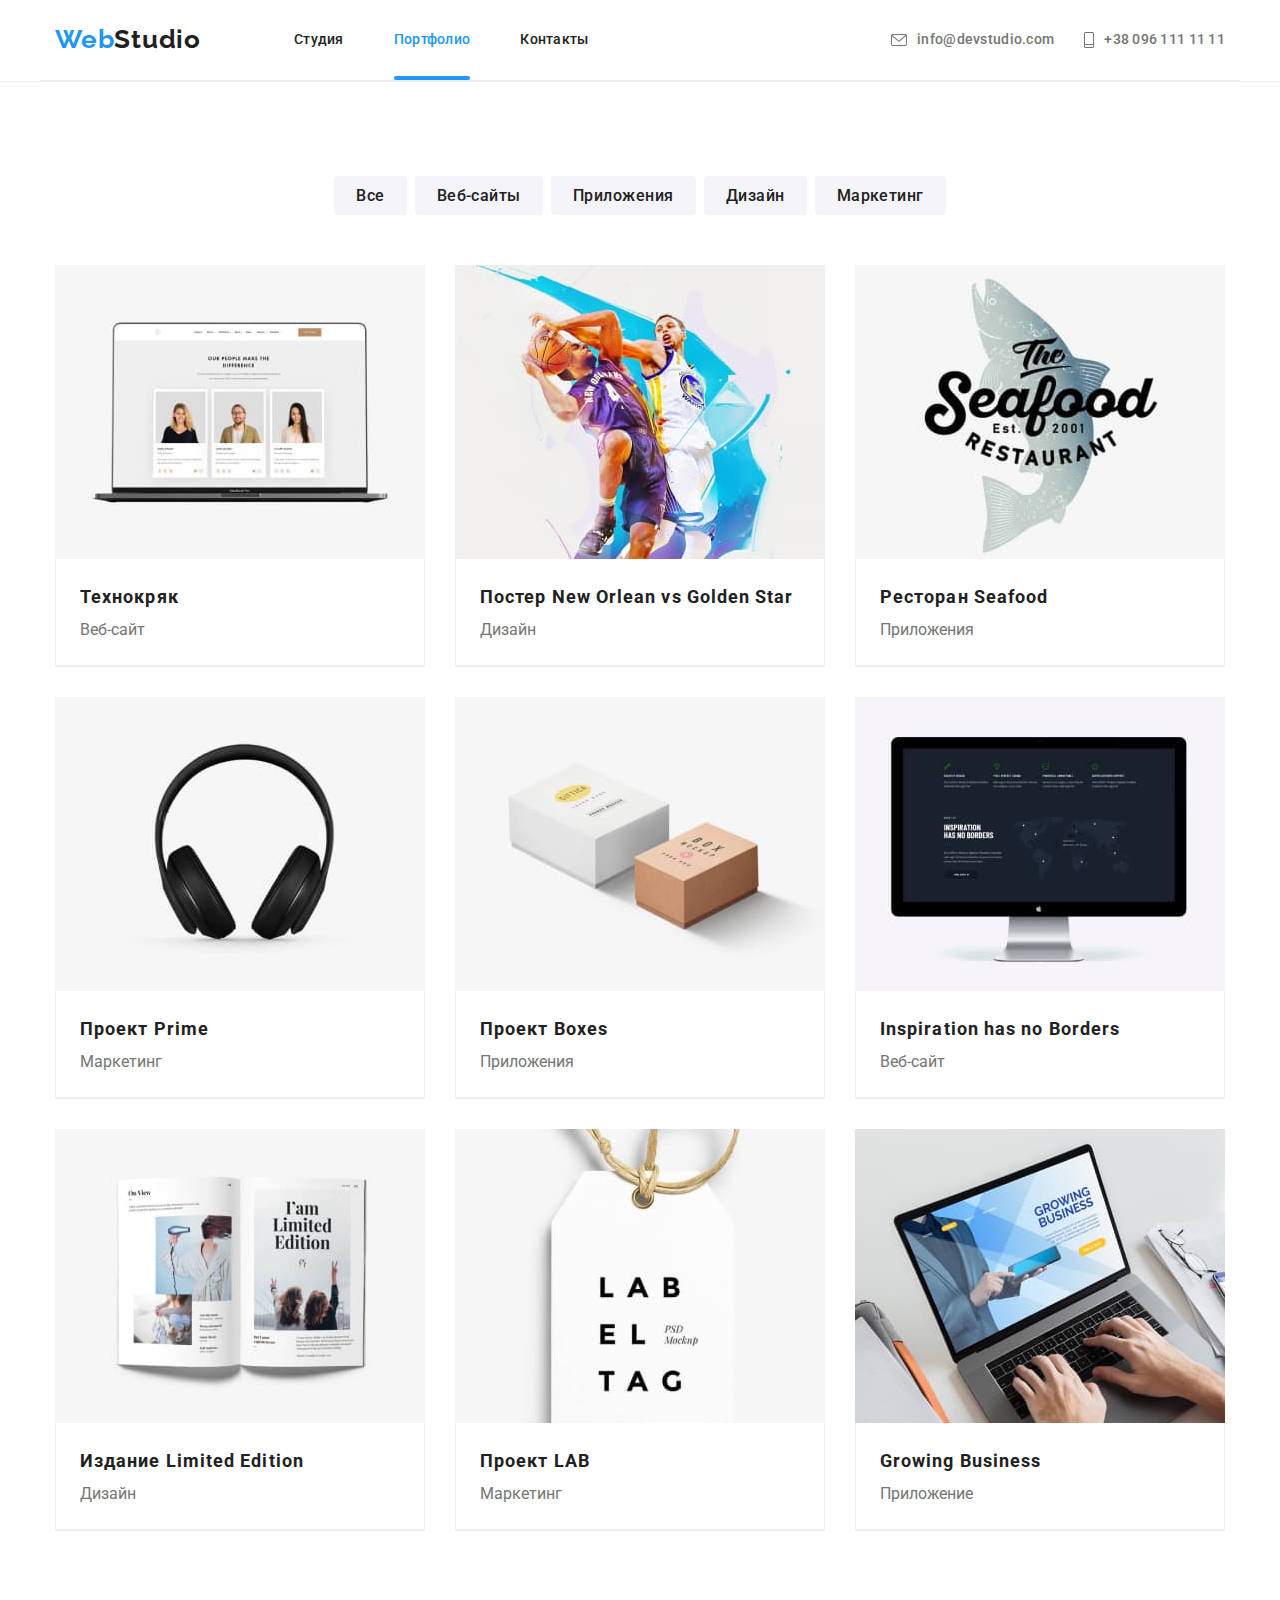
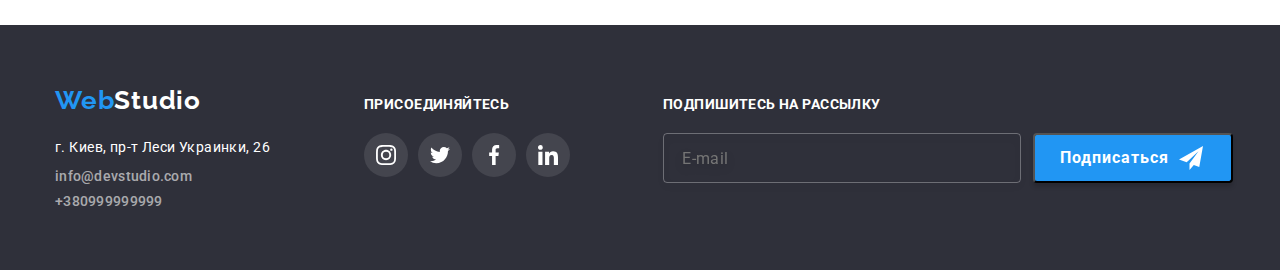
==== commit e6dc107c: "optimizing work space" ====
--- a/portfolio.html
+++ b/portfolio.html
@@ -80,10 +80,12 @@
         </ul>
 
         <ul class="works-list list">
-          <li class="works-item">
+          
+          <li class="works-item">
+
             <a class="works-link" href="">
             <div class="hover-box">
-            <img src="./images/img.jpg" width="370" alt="Ноутбук" />
+            <img src="./images/portfolio-cards-img/img.jpg" width="370" alt="Ноутбук" />
               <p class="hover-text">Технокряк это современная площадка распространения коронавируса. Компании используют эту платформу для цифрового шпионажа и атак на защищённые сервера конкурентов.</p>
             </div>
             <div class="works-caption">
@@ -92,77 +94,116 @@
             </div>
             </a>
           </li>
-          <li class="works-item">
-            <a class="works-link" href="">
-            <img src="./images/img-2.jpg" width="370" alt="спортсмены" />
+          
+          <li class="works-item">
+
+            <a class="works-link" href="">
+              <div class="hover-box">
+            <img src="./images/portfolio-cards-img/img-2.jpg" width="370" alt="спортсмены" />
+          <p class="hover-text">Lorem ipsum dolor sit amet consectetur adipisicing elit. Quidem blanditiis repudiandae placeat ex, quos similique eius exercitationem obcaecati quisquam ab nobis cumque sunt quasi ipsam.</p>  
+          </div>
             <div class="works-caption">
             <h2 class="gallery-captions">Постер New Orlean vs Golden Star</h2>
             <p class="gallery-descr">Дизайн</p>
             </div>
             </a>
           </li>
-          <li class="works-item">
-            <a class="works-link" href="">
-            <img src="./images/img-3.jpg" width="370" alt="логотип ресторана" />
+          
+          <li class="works-item">
+
+            <a class="works-link" href="">
+              <div class="hover-box">
+            <img src="./images/portfolio-cards-img/img-3.jpg" width="370" alt="логотип ресторана" />
+          <p class="hover-text">Lorem ipsum dolor sit amet consectetur adipisicing elit. Quidem blanditiis repudiandae placeat ex, quos similique eius exercitationem obcaecati quisquam ab nobis cumque sunt quasi ipsam.</p>  
+          </div>
             <div class="works-caption">
             <h2 class="gallery-captions">Ресторан Seafood</h2>
             <p class="gallery-descr">Приложения</p>
             </div>
             </a>
           </li>
-          <li class="works-item">
-            <a class="works-link" href="">
-            <img src="./images/img-4.jpg" width="370" alt="наушники" />
+          
+          <li class="works-item">
+
+            <a class="works-link" href="">
+              <div class="hover-box">
+            <img src="./images/portfolio-cards-img/img-4.jpg" width="370" alt="наушники" />
+          <p class="hover-text">Lorem ipsum dolor sit amet consectetur adipisicing elit. Quidem blanditiis repudiandae placeat ex, quos similique eius exercitationem obcaecati quisquam ab nobis cumque sunt quasi ipsam.</p>  
+          </div>
             <div class="works-caption">
             <h2 class="gallery-captions">Проект Prime</h2>
             <p class="gallery-descr">Маркетинг</p>
             </div>
             </a>
           </li>
-          <li class="works-item">
-            <a class="works-link" href="">
-            <img src="./images/img-5.jpg" width="370" alt="коробки" />
+          
+          <li class="works-item">
+
+            <a class="works-link" href="">
+              <div class="hover-box">
+            <img src="./images/portfolio-cards-img/img-5.jpg" width="370" alt="коробки" />
+          <p class="hover-text">Lorem ipsum dolor sit amet consectetur adipisicing elit. Quidem blanditiis repudiandae placeat ex, quos similique eius exercitationem obcaecati quisquam ab nobis cumque sunt quasi ipsam.</p>  
+          </div>
             <div class="works-caption">
             <h2 class="gallery-captions">Проект Boxes</h2>
             <p class="gallery-descr">Приложения</p>
             </div>
             </a>
           </li>
-          <li class="works-item">
-            <a class="works-link" href="">
-            <img src="./images/img-6.jpg" width="370" alt="Компьютер" />
+          
+          <li class="works-item">
+
+            <a class="works-link" href="">
+              <div class="hover-box">
+            <img src="./images/portfolio-cards-img/img-6.jpg" width="370" alt="Компьютер" />
+          <p class="hover-text">Lorem ipsum dolor sit amet consectetur adipisicing elit. Quidem blanditiis repudiandae placeat ex, quos similique eius exercitationem obcaecati quisquam ab nobis cumque sunt quasi ipsam.</p>  
+          </div>
             <div class="works-caption">
             <h2 class="gallery-captions">Inspiration has no Borders</h2>
             <p class="gallery-descr">Веб-сайт</p>
             </div>
             </a>
           </li>
-          <li class="works-item">
-            <a class="works-link" href="">
-            <img src="./images/img-7.jpg" width="370" alt="книга" />
+          
+          <li class="works-item">
+
+            <a class="works-link" href="">
+              <div class="hover-box">
+            <img src="./images/portfolio-cards-img/img-7.jpg" width="370" alt="книга" />
+          <p class="hover-text">Lorem ipsum dolor sit amet consectetur adipisicing elit. Quidem blanditiis repudiandae placeat ex, quos similique eius exercitationem obcaecati quisquam ab nobis cumque sunt quasi ipsam.</p>  
+          </div>
             <div class="works-caption">
             <h2 class="gallery-captions">Издание Limited Edition</h2>
             <p class="gallery-descr">Дизайн</p>
             </div>
             </a>
           </li>
-          <li class="works-item">
-            <a class="works-link" href="">
-            <img src="./images/img-8.jpg" width="370" alt="бирка" />
+          
+          <li class="works-item">
+
+            <a class="works-link" href="">
+              <div class="hover-box">
+            <img src="./images/portfolio-cards-img/img-8.jpg" width="370" alt="бирка" />
+          <p class="hover-text">Lorem ipsum dolor sit amet consectetur adipisicing elit. Quidem blanditiis repudiandae placeat ex, quos similique eius exercitationem obcaecati quisquam ab nobis cumque sunt quasi ipsam.</p>  
+          </div>
             <div class="works-caption">
             <h2 class="gallery-captions">Проект LAB</h2>
             <p class="gallery-descr">Маркетинг</p>
             </div>
             </a>
           </li>
-          <li class="works-item">
-            <a class="works-link" href="">
+          
+          <li class="works-item">
+
+            <a class="works-link" href="">
+              <div class="hover-box">      
             <img
-              src="./images/img-9.jpg"
+              src="./images/portfolio-cards-img/img-9.jpg"
               width="370"
               alt="работа за компьютером"
             />
-  
+            <p class="hover-text">Lorem ipsum, dolor sit amet consectetur adipisicing elit. Illum, beatae esse corrupti commodi nisi ipsam adipisci nulla fugiat tempore vitae minima ducimus quisquam accusamus eligendi.</p>
+  </div>
             <div class="works-caption">
             <h2 class="gallery-captions">Growing Business</h2>
             <p class="gallery-descr">Приложение
@@ -175,7 +216,7 @@
     </main>
 
     <!-- Подвал -->
-    <footer class="footer">
+  <footer class="footer">
       <div class="container ftr">
         <div class="ftr-box-left">
           <a href="./index.html" class="logo ftr" lang="en"
@@ -230,11 +271,17 @@
           <p class="ftr-txt">Подпишитесь на рассылку</p>
           <div class="ftr-form">
             <form>
-              <label class="ftr-label">
-                <input class="ftr-type" type="email" name="email" placeholder="E-mail" />
+              <label for="user-email" class="ftr-label">
+                <input
+                  class="ftr-type"
+                  type="email"
+                  name="email"
+                  placeholder="E-mail"
+                  id="user-email"
+                />
               </label>
             </form>
-            <button class="ftr-btn">
+            <button type="submit" class="ftr-btn">
               <svg class="send-icon" width="24" height="24" aria-label="send icon">
                 <use href="./images/icons.svg#iconsend"></use>
               </svg>
--- a/css/styles.css
+++ b/css/styles.css
@@ -281,7 +281,7 @@
   border-radius: 4px;
   background-color: var(--header-color);
 }
-.body-btn {
+.modal-close {
   position: absolute;
   top: 8px;
   right: 8px;
@@ -782,6 +782,6 @@
   transform: translateY(+100%);
   transition: transform 250ms var(--time-function);
 }
-.hover-box:hover .hover-text {
+.works-link:hover .hover-text {
   transform: translateY(0);
 }
